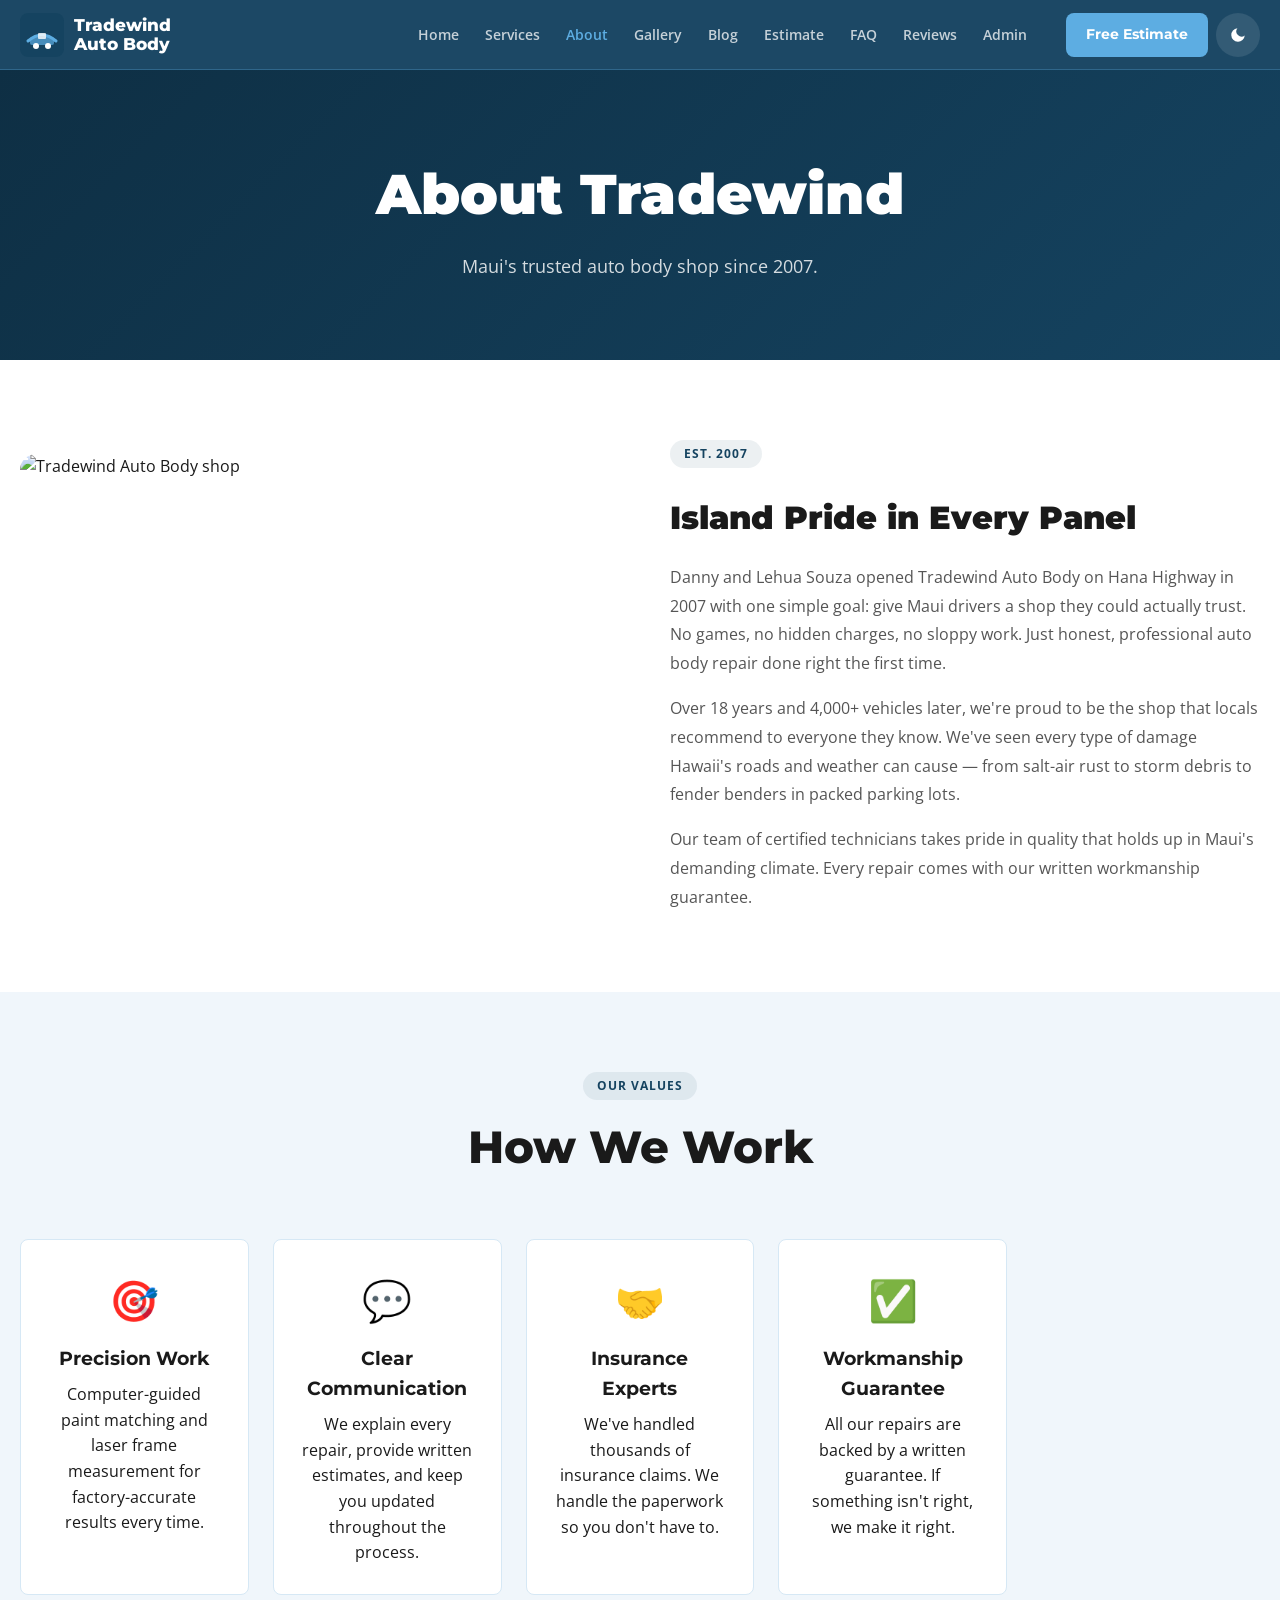
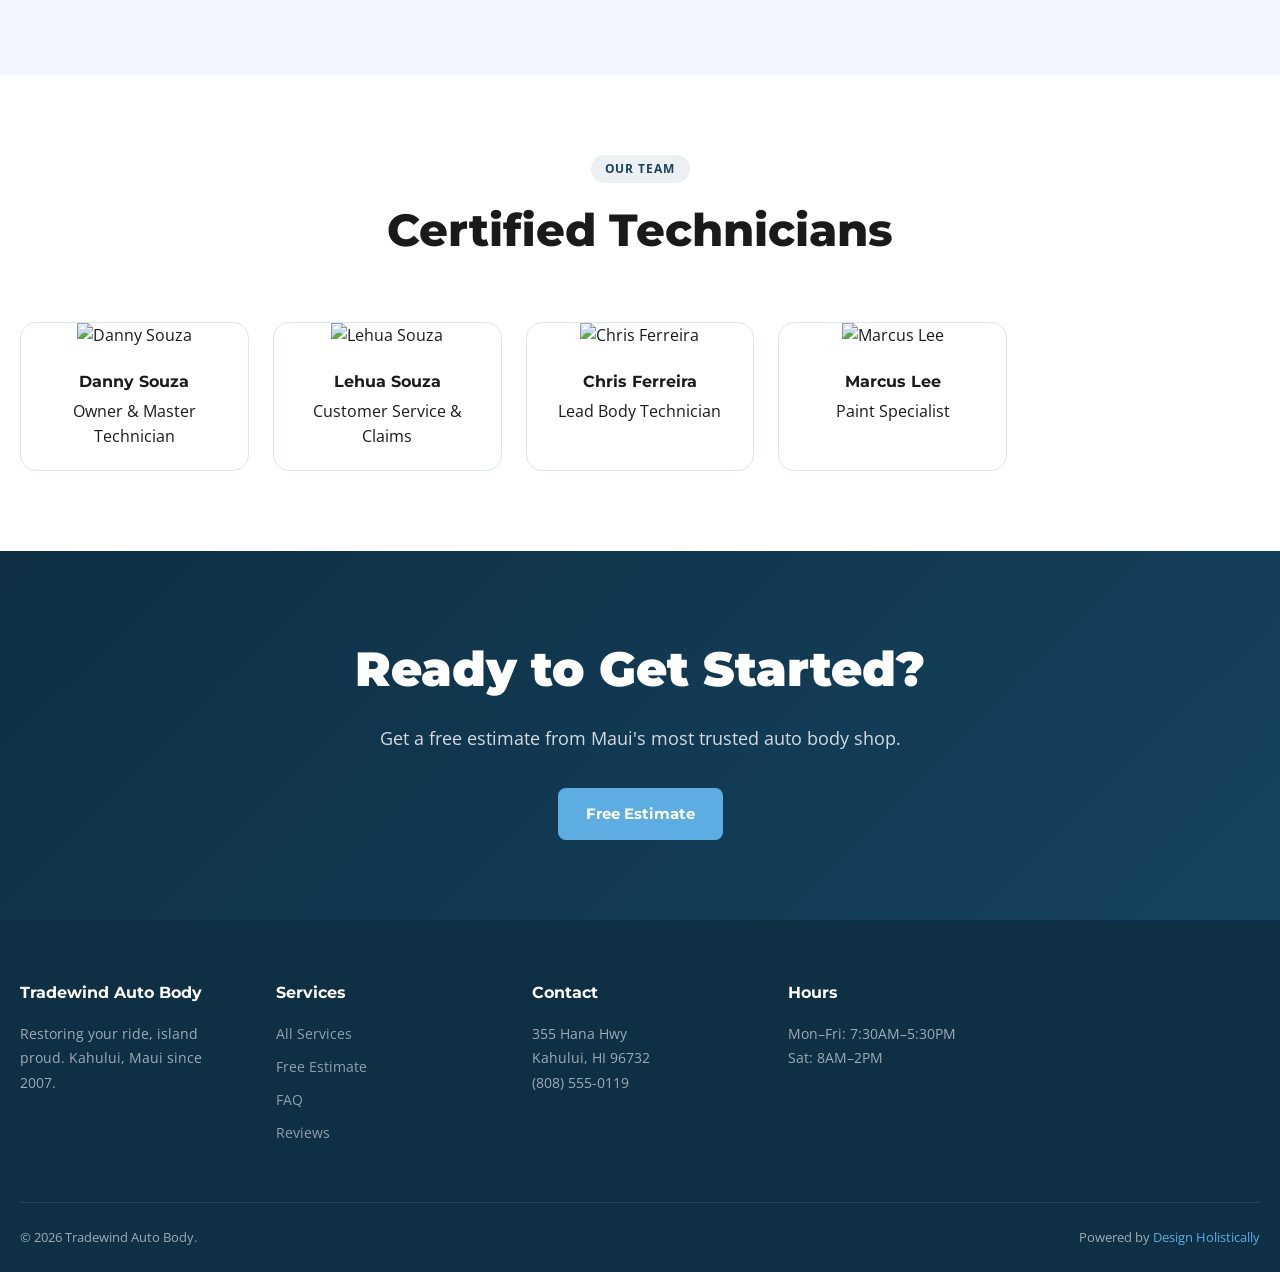
==== about.html @ 69673c3d "Initial commit: Tradewind Auto Body — Hawaii sample site (Kahului, Maui)" ====
<!DOCTYPE html><html lang="en" data-theme="light"><head><meta charset="UTF-8"><meta name="viewport" content="width=device-width, initial-scale=1.0"><title>About — Tradewind Auto Body | Kahului, Maui</title><link rel="stylesheet" href="css/style.css"></head><body>
<header class="site-header"><div class="header-inner">
<a href="index.html" class="logo-wrap"><svg width="44" height="44" viewBox="0 0 44 44" fill="none" aria-hidden="true">
  <rect width="44" height="44" rx="8" fill="#154360"/>
  <path d="M8 28 Q22 16 36 28" stroke="#5DADE2" stroke-width="3" fill="none" stroke-linecap="round"/>
  <rect x="10" y="24" width="24" height="8" rx="2" fill="#5DADE2" opacity="0.7"/>
  <circle cx="16" cy="33" r="3" fill="white"/>
  <circle cx="28" cy="33" r="3" fill="white"/>
  <rect x="18" y="20" width="8" height="6" rx="1" fill="white" opacity="0.8"/>
</svg><span>Tradewind<br>Auto Body</span></a>
<nav class="nav-links"><a href="index.html">Home</a><a href="services.html">Services</a><a href="about.html" class="active">About</a><a href="gallery.html">Gallery</a><a href="blog.html">Blog</a><a href="booking.html">Estimate</a><a href="faq.html">FAQ</a><a href="reviews.html">Reviews</a><a href="admin.html">Admin</a></nav>
<div class="header-actions"><a href="booking.html" class="btn-cta-header">Free Estimate</a><button class="btn-dark-toggle" id="darkToggle" aria-label="Toggle dark mode"><svg viewBox="0 0 24 24"><path d="M21 12.79A9 9 0 1111.21 3 7 7 0 0021 12.79z"/></svg></button><button class="hamburger" id="hamburger" aria-label="Open menu" aria-expanded="false"><span></span><span></span><span></span></button></div>
</div></header>
<nav class="mobile-nav" id="mobileNav"><a href="index.html">Home</a><a href="services.html">Services</a><a href="about.html">About</a><a href="gallery.html">Gallery</a><a href="blog.html">Blog</a><a href="booking.html">Estimate</a><a href="faq.html">FAQ</a><a href="reviews.html">Reviews</a><a href="admin.html">Admin</a></nav>
<div class="page-hero"><h1>About Tradewind</h1><p>Maui's trusted auto body shop since 2007.</p></div>
<section class="section"><div class="container"><div class="about-story fade-up">
<img src="https://picsum.photos/600/450?random=1915" alt="Tradewind Auto Body shop">
<div><div class="section-tag">Est. 2007</div><h2 style="font-family:'Montserrat',sans-serif;font-weight:900;font-size:2rem;margin:12px 0 20px">Island Pride in Every Panel</h2>
<p style="color:var(--text-muted);line-height:1.8;margin-bottom:16px">Danny and Lehua Souza opened Tradewind Auto Body on Hana Highway in 2007 with one simple goal: give Maui drivers a shop they could actually trust. No games, no hidden charges, no sloppy work. Just honest, professional auto body repair done right the first time.</p>
<p style="color:var(--text-muted);line-height:1.8;margin-bottom:16px">Over 18 years and 4,000+ vehicles later, we're proud to be the shop that locals recommend to everyone they know. We've seen every type of damage Hawaii's roads and weather can cause — from salt-air rust to storm debris to fender benders in packed parking lots.</p>
<p style="color:var(--text-muted);line-height:1.8">Our team of certified technicians takes pride in quality that holds up in Maui's demanding climate. Every repair comes with our written workmanship guarantee.</p>
</div></div></div></section>
<section class="section section-alt"><div class="container">
<div class="section-header fade-up"><div class="section-tag">Our Values</div><h2>How We Work</h2></div>
<div class="values-grid">
<div class="value-card fade-up"><div class="value-icon">🎯</div><h3>Precision Work</h3><p>Computer-guided paint matching and laser frame measurement for factory-accurate results every time.</p></div>
<div class="value-card fade-up"><div class="value-icon">💬</div><h3>Clear Communication</h3><p>We explain every repair, provide written estimates, and keep you updated throughout the process.</p></div>
<div class="value-card fade-up"><div class="value-icon">🤝</div><h3>Insurance Experts</h3><p>We've handled thousands of insurance claims. We handle the paperwork so you don't have to.</p></div>
<div class="value-card fade-up"><div class="value-icon">✅</div><h3>Workmanship Guarantee</h3><p>All our repairs are backed by a written guarantee. If something isn't right, we make it right.</p></div>
</div></div></section>
<section class="section"><div class="container">
<div class="section-header fade-up"><div class="section-tag">Our Team</div><h2>Certified Technicians</h2></div>
<div class="team-grid">
<div class="team-card fade-up"><img src="https://picsum.photos/300/300?random=1916" alt="Danny Souza"><div class="team-card-body"><strong>Danny Souza</strong><span>Owner & Master Technician</span></div></div>
<div class="team-card fade-up"><img src="https://picsum.photos/300/300?random=1917" alt="Lehua Souza"><div class="team-card-body"><strong>Lehua Souza</strong><span>Customer Service & Claims</span></div></div>
<div class="team-card fade-up"><img src="https://picsum.photos/300/300?random=1918" alt="Chris Ferreira"><div class="team-card-body"><strong>Chris Ferreira</strong><span>Lead Body Technician</span></div></div>
<div class="team-card fade-up"><img src="https://picsum.photos/300/300?random=1919" alt="Marcus Lee"><div class="team-card-body"><strong>Marcus Lee</strong><span>Paint Specialist</span></div></div>
</div></div></section>
<section class="cta-section"><div class="container"><h2>Ready to Get Started?</h2><p>Get a free estimate from Maui's most trusted auto body shop.</p><a href="booking.html" class="btn btn-accent">Free Estimate</a></div></section>
<footer class="site-footer"><div class="footer-grid">
<div class="footer-col"><h4>Tradewind Auto Body</h4><p>Restoring your ride, island proud. Kahului, Maui since 2007.</p></div>
<div class="footer-col"><h4>Services</h4><a href="services.html">All Services</a><a href="booking.html">Free Estimate</a><a href="faq.html">FAQ</a><a href="reviews.html">Reviews</a></div>
<div class="footer-col"><h4>Contact</h4><p>355 Hana Hwy<br>Kahului, HI 96732<br>(808) 555-0119</p></div>
<div class="footer-col"><h4>Hours</h4><p>Mon–Fri: 7:30AM–5:30PM<br>Sat: 8AM–2PM</p></div>
</div><div class="footer-bottom"><span>© 2026 Tradewind Auto Body.</span><span>Powered by <a href="https://designholistically.com" target="_blank">Design Holistically</a></span></div></footer>
<button class="back-to-top" id="backToTop" aria-label="Back to top">↑</button><script src="js/main.js"></script></body></html>
---- css/style.css ----
@import url('https://fonts.googleapis.com/css2?family=Montserrat:wght@400;500;600;700;800;900&family=Open+Sans:wght@400;600&display=swap');

:root {
  --primary: #154360;
  --primary-dark: #0e2f44;
  --primary-light: #1a5276;
  --accent: #5DADE2;
  --accent-dark: #3498db;
  --bg: #ffffff;
  --bg-alt: #f0f6fb;
  --bg-card: #ffffff;
  --text: #1a1a1a;
  --text-muted: #555;
  --text-light: #888;
  --border: #d6e8f5;
  --shadow: 0 2px 16px rgba(21,67,96,0.08);
  --shadow-lg: 0 8px 40px rgba(21,67,96,0.15);
  --radius: 8px;
  --radius-lg: 16px;
  --header-h: 70px;
  --transition: 0.3s cubic-bezier(0.4,0,0.2,1);
}
[data-theme="dark"] {
  --bg: #080e14;
  --bg-alt: #0d1821;
  --bg-card: #152233;
  --text: #e8f4fc;
  --text-muted: #9abdd4;
  --text-light: #5a8aaa;
  --border: #1e3a52;
}
*, *::before, *::after { box-sizing: border-box; margin: 0; padding: 0; }
html { scroll-behavior: smooth; }
body { font-family: 'Open Sans', sans-serif; background: var(--bg); color: var(--text); line-height: 1.6; transition: background var(--transition), color var(--transition); }

.site-header { position: sticky; top: 0; z-index: 1000; height: var(--header-h); background: rgba(21,67,96,0.97); backdrop-filter: blur(12px); border-bottom: 1px solid rgba(93,173,226,0.3); display: flex; align-items: center; }
.header-inner { width: 100%; max-width: 1280px; margin: 0 auto; padding: 0 20px; display: flex; align-items: center; gap: 16px; }
.logo-wrap { display: flex; align-items: center; gap: 10px; text-decoration: none; color: #fff; }
.logo-wrap span { font-family: 'Montserrat', sans-serif; font-weight: 800; font-size: 1.05rem; line-height: 1.1; }
.nav-links { display: flex; align-items: center; gap: 4px; margin-left: auto; }
.nav-links a { padding: 8px 11px; text-decoration: none; color: rgba(255,255,255,0.75); font-weight: 600; font-size: 0.85rem; transition: color var(--transition); white-space: nowrap; }
.nav-links a:hover, .nav-links a.active { color: var(--accent); }
.header-actions { display: flex; align-items: center; gap: 8px; margin-left: 12px; }
.btn-cta-header { background: var(--accent); color: #fff; padding: 10px 20px; font-family: 'Montserrat', sans-serif; font-weight: 700; font-size: 0.9rem; text-decoration: none; border-radius: var(--radius); min-height: 44px; display: inline-flex; align-items: center; transition: background var(--transition); }
.btn-cta-header:hover { background: var(--accent-dark); }
.btn-dark-toggle { width: 44px; height: 44px; border: none; background: rgba(255,255,255,0.1); border-radius: 50%; cursor: pointer; display: flex; align-items: center; justify-content: center; }
.btn-dark-toggle svg { width: 18px; height: 18px; fill: #fff; }
.hamburger { display: none; flex-direction: column; gap: 5px; background: none; border: none; cursor: pointer; padding: 10px; width: 44px; height: 44px; align-items: center; justify-content: center; }
.hamburger span { display: block; width: 22px; height: 2px; background: #fff; border-radius: 2px; }
.mobile-nav { display: none; position: fixed; inset: 0; top: var(--header-h); background: var(--primary-dark); z-index: 999; padding: 24px 20px; flex-direction: column; gap: 8px; }
.mobile-nav.open { display: flex; }
.mobile-nav a { padding: 14px 16px; text-decoration: none; color: #fff; font-weight: 600; font-size: 1rem; border: 1px solid rgba(93,173,226,0.2); border-radius: var(--radius); }
.mobile-nav a:hover { background: var(--accent); }

.btn { display: inline-flex; align-items: center; justify-content: center; gap: 8px; padding: 14px 28px; border-radius: var(--radius); font-family: 'Montserrat', sans-serif; font-weight: 700; font-size: 0.95rem; cursor: pointer; text-decoration: none; border: none; transition: all var(--transition); min-height: 44px; }
.btn-primary { background: var(--primary); color: #fff; }
.btn-primary:hover { background: var(--primary-dark); transform: translateY(-2px); }
.btn-accent { background: var(--accent); color: #fff; }
.btn-accent:hover { background: var(--accent-dark); transform: translateY(-2px); }
.btn-outline { background: transparent; border: 2px solid var(--accent); color: var(--accent); }
.btn-outline:hover { background: var(--accent); color: #fff; }
.btn-ghost { background: rgba(255,255,255,0.12); color: #fff; border: 2px solid rgba(255,255,255,0.4); }
.btn-ghost:hover { background: rgba(255,255,255,0.22); }

.hero { min-height: 90vh; display: flex; align-items: center; background: linear-gradient(135deg, var(--primary-dark) 0%, var(--primary) 60%, var(--primary-light) 100%); position: relative; overflow: hidden; }
.hero-bg { position: absolute; inset: 0; background-image: url('https://picsum.photos/1280/900?random=1901'); background-size: cover; background-position: center; opacity: 0.15; }
.hero-wave { position: absolute; bottom: 0; left: 0; right: 0; height: 80px; background: url("data:image/svg+xml,%3Csvg xmlns='http://www.w3.org/2000/svg' viewBox='0 0 1440 80'%3E%3Cpath fill='%23ffffff' d='M0,40 C360,80 1080,0 1440,40 L1440,80 L0,80Z'/%3E%3C/svg%3E") no-repeat bottom; background-size: cover; opacity: 0.08; }
.hero-content { position: relative; z-index: 2; max-width: 1280px; margin: 0 auto; padding: 80px 20px; }
.hero-badge { display: inline-flex; align-items: center; gap: 8px; background: rgba(93,173,226,0.2); border: 1px solid rgba(93,173,226,0.4); color: var(--accent); padding: 6px 16px; border-radius: 100px; font-weight: 700; font-size: 0.82rem; margin-bottom: 24px; }
.hero h1 { font-family: 'Montserrat', sans-serif; font-weight: 900; font-size: clamp(2.5rem, 7vw, 5rem); color: #fff; line-height: 1.05; margin-bottom: 20px; }
.hero h1 span { color: var(--accent); }
.hero p { font-size: 1.15rem; color: rgba(255,255,255,0.82); max-width: 540px; margin-bottom: 36px; }
.hero-ctas { display: flex; flex-wrap: wrap; gap: 12px; }
.hero-stats { display: flex; gap: 48px; margin-top: 60px; flex-wrap: wrap; }
.hero-stat .num { font-family: 'Montserrat', sans-serif; font-weight: 900; font-size: 2.2rem; color: var(--accent); }
.hero-stat .lbl { font-size: 0.82rem; color: rgba(255,255,255,0.65); margin-top: 2px; }

.section { padding: 80px 20px; }
.section-alt { background: var(--bg-alt); }
.container { max-width: 1280px; margin: 0 auto; }
.section-header { text-align: center; margin-bottom: 56px; }
.section-tag { display: inline-block; background: rgba(21,67,96,0.08); color: var(--primary); padding: 4px 14px; border-radius: 100px; font-size: 0.78rem; font-weight: 700; text-transform: uppercase; letter-spacing: 0.08em; margin-bottom: 12px; }
.section-header h2 { font-family: 'Montserrat', sans-serif; font-weight: 800; font-size: clamp(1.8rem, 4vw, 2.8rem); margin-bottom: 12px; }
.section-header p { color: var(--text-muted); max-width: 560px; margin: 0 auto; }

.card { background: var(--bg-card); border: 1px solid var(--border); border-radius: var(--radius-lg); overflow: hidden; transition: transform var(--transition), box-shadow var(--transition); }
.card:hover { transform: translateY(-4px); box-shadow: var(--shadow-lg); }
.card-img { width: 100%; height: 200px; object-fit: cover; }
.card-body { padding: 24px; }
.card-body h3 { font-family: 'Montserrat', sans-serif; font-weight: 700; font-size: 1.15rem; margin-bottom: 8px; }
.card-body p { color: var(--text-muted); font-size: 0.95rem; }
.price-tag { display: inline-block; background: var(--primary); color: #fff; padding: 4px 12px; border-radius: var(--radius); font-weight: 700; font-size: 0.85rem; margin-top: 12px; }

.grid-3 { display: grid; grid-template-columns: repeat(auto-fill, minmax(280px, 1fr)); gap: 24px; }
.grid-2 { display: grid; grid-template-columns: repeat(auto-fill, minmax(380px, 1fr)); gap: 28px; }

.testimonial-card { background: var(--bg-card); border: 1px solid var(--border); border-radius: var(--radius-lg); padding: 28px; }
.stars { color: #f39c12; font-size: 1.1rem; margin-bottom: 12px; }
.testimonial-card p { color: var(--text-muted); font-style: italic; margin-bottom: 20px; line-height: 1.7; }
.testi-author { display: flex; align-items: center; gap: 12px; }
.testi-author img { width: 48px; height: 48px; border-radius: 50%; object-fit: cover; }

.page-hero { background: linear-gradient(135deg, var(--primary-dark), var(--primary)); padding: 80px 20px; text-align: center; color: #fff; }
.page-hero h1 { font-family: 'Montserrat', sans-serif; font-weight: 900; font-size: clamp(2rem, 5vw, 3.5rem); margin-bottom: 12px; }
.page-hero p { font-size: 1.1rem; opacity: 0.82; }

.gallery-grid { display: grid; grid-template-columns: repeat(auto-fill, minmax(260px, 1fr)); gap: 16px; }
.gallery-item { border-radius: var(--radius); overflow: hidden; aspect-ratio: 4/3; position: relative; cursor: pointer; }
.gallery-item img { width: 100%; height: 100%; object-fit: cover; transition: transform 0.4s ease; }
.gallery-item:hover img { transform: scale(1.05); }
.gallery-overlay { position: absolute; inset: 0; background: rgba(21,67,96,0.8); opacity: 0; display: flex; align-items: center; justify-content: center; color: #fff; font-weight: 700; font-size: 0.9rem; transition: opacity var(--transition); }
.gallery-item:hover .gallery-overlay { opacity: 1; }

.faq-item { border: 1px solid var(--border); border-radius: var(--radius); margin-bottom: 12px; overflow: hidden; }
.faq-question { padding: 18px 20px; cursor: pointer; display: flex; justify-content: space-between; align-items: center; font-weight: 700; background: var(--bg-card); }
.faq-question:hover { background: var(--bg-alt); }
.faq-answer { padding: 0 20px; max-height: 0; overflow: hidden; transition: max-height 0.4s ease, padding 0.3s; color: var(--text-muted); line-height: 1.7; }
.faq-answer.open { max-height: 400px; padding: 16px 20px; }
.faq-icon { font-size: 1.2rem; color: var(--accent); transition: transform var(--transition); }
.faq-item.open .faq-icon { transform: rotate(45deg); }

.review-card { background: var(--bg-card); border: 1px solid var(--border); border-radius: var(--radius-lg); padding: 24px; }
.review-platform { font-size: 0.8rem; color: var(--text-light); margin-bottom: 8px; }
.review-text { color: var(--text-muted); font-style: italic; margin: 12px 0 16px; line-height: 1.7; }
.reviewer { display: flex; align-items: center; gap: 10px; }
.reviewer img { width: 44px; height: 44px; border-radius: 50%; object-fit: cover; }

.booking-steps { display: flex; justify-content: center; gap: 0; margin-bottom: 48px; flex-wrap: wrap; }
.step-indicator { display: flex; align-items: center; }
.step-dot { width: 36px; height: 36px; border-radius: 50%; display: flex; align-items: center; justify-content: center; font-weight: 800; font-size: 0.85rem; border: 2px solid var(--border); background: var(--bg-card); color: var(--text-muted); transition: all var(--transition); }
.step-dot.active { background: var(--primary); border-color: var(--primary); color: #fff; }
.step-dot.done { background: var(--accent); border-color: var(--accent); color: #fff; }
.step-line { width: 60px; height: 2px; background: var(--border); }
.step-line.done { background: var(--accent); }
.booking-form-wrap { max-width: 640px; margin: 0 auto; background: var(--bg-card); border: 1px solid var(--border); border-radius: var(--radius-lg); padding: 40px 32px; }
.form-step { display: none; }
.form-step.active { display: block; }
.form-step h3 { font-family: 'Montserrat', sans-serif; font-weight: 800; font-size: 1.5rem; margin-bottom: 24px; }
.form-group { margin-bottom: 20px; }
.form-group label { display: block; font-weight: 700; margin-bottom: 6px; font-size: 0.85rem; }
.form-group input, .form-group select, .form-group textarea { width: 100%; padding: 12px 16px; border: 1px solid var(--border); border-radius: var(--radius); background: var(--bg); color: var(--text); font-size: 0.95rem; font-family: inherit; }
.form-group input:focus, .form-group select:focus, .form-group textarea:focus { outline: none; border-color: var(--accent); }
.service-options { display: grid; grid-template-columns: 1fr 1fr; gap: 12px; }
.service-opt { border: 2px solid var(--border); border-radius: var(--radius); padding: 16px; cursor: pointer; transition: all var(--transition); text-align: center; }
.service-opt:hover, .service-opt.selected { border-color: var(--accent); background: rgba(93,173,226,0.05); }
.service-opt strong { display: block; font-weight: 800; font-size: 0.95rem; margin-bottom: 4px; }
.service-opt span { font-size: 0.8rem; color: var(--text-muted); }
.form-nav { display: flex; gap: 12px; margin-top: 28px; }

.cta-section { background: linear-gradient(135deg, var(--primary-dark), var(--primary)); color: #fff; padding: 80px 20px; text-align: center; }
.cta-section h2 { font-family: 'Montserrat', sans-serif; font-weight: 900; font-size: clamp(2rem, 4vw, 3rem); margin-bottom: 16px; }
.cta-section p { opacity: 0.82; margin-bottom: 36px; font-size: 1.1rem; }

.about-story { display: grid; grid-template-columns: 1fr 1fr; gap: 60px; align-items: center; }
.about-story img { width: 100%; border-radius: var(--radius-lg); aspect-ratio: 4/3; object-fit: cover; }
.values-grid { display: grid; grid-template-columns: repeat(auto-fill, minmax(220px, 1fr)); gap: 24px; }
.value-card { background: var(--bg-card); border: 1px solid var(--border); border-radius: var(--radius); padding: 28px; text-align: center; }
.value-icon { font-size: 2.5rem; margin-bottom: 12px; }
.value-card h3 { font-family: 'Montserrat', sans-serif; font-weight: 700; margin-bottom: 8px; }
.team-grid { display: grid; grid-template-columns: repeat(auto-fill, minmax(220px, 1fr)); gap: 24px; }
.team-card { background: var(--bg-card); border: 1px solid var(--border); border-radius: var(--radius-lg); overflow: hidden; text-align: center; }
.team-card img { width: 100%; height: 220px; object-fit: cover; }
.team-card-body { padding: 20px; }
.team-card-body strong { display: block; font-family: 'Montserrat', sans-serif; font-weight: 700; margin-bottom: 4px; }

.article-hero { height: 400px; position: relative; overflow: hidden; }
.article-hero img { width: 100%; height: 100%; object-fit: cover; }
.article-hero-overlay { position: absolute; inset: 0; background: linear-gradient(to top, rgba(0,0,0,0.75), transparent); display: flex; align-items: flex-end; padding: 40px; }
.article-hero-overlay h1 { font-family: 'Montserrat', sans-serif; font-weight: 900; font-size: clamp(1.8rem, 4vw, 3rem); color: #fff; max-width: 800px; line-height: 1.2; }
.article-body { max-width: 760px; margin: 0 auto; padding: 48px 20px; }
.article-body h2 { font-family: 'Montserrat', sans-serif; font-weight: 800; font-size: 1.6rem; margin: 32px 0 12px; }
.article-body p { color: var(--text-muted); line-height: 1.8; margin-bottom: 20px; }
.article-body ul { color: var(--text-muted); padding-left: 28px; margin-bottom: 20px; line-height: 1.8; }
.article-meta { display: flex; gap: 16px; flex-wrap: wrap; align-items: center; padding: 20px 0; border-bottom: 1px solid var(--border); margin-bottom: 32px; }
.blog-cat { background: rgba(21,67,96,0.1); color: var(--primary); padding: 3px 10px; border-radius: 100px; font-size: 0.78rem; font-weight: 700; }
.blog-date { font-size: 0.82rem; color: var(--text-light); }
.article-img-mid { width: 100%; border-radius: var(--radius); margin: 24px 0; aspect-ratio: 16/9; object-fit: cover; }

.blog-card { background: var(--bg-card); border: 1px solid var(--border); border-radius: var(--radius-lg); overflow: hidden; transition: transform var(--transition), box-shadow var(--transition); }
.blog-card:hover { transform: translateY(-4px); box-shadow: var(--shadow-lg); }
.blog-card img { width: 100%; height: 200px; object-fit: cover; }
.blog-card-body { padding: 24px; }
.blog-card-body h3 { font-family: 'Montserrat', sans-serif; font-weight: 700; font-size: 1.05rem; margin-bottom: 8px; }
.blog-card-body p { color: var(--text-muted); font-size: 0.9rem; }
.blog-card-body a { display: inline-flex; align-items: center; gap: 6px; color: var(--accent); font-weight: 700; text-decoration: none; margin-top: 14px; font-size: 0.9rem; }

.site-footer { background: var(--primary-dark); color: rgba(255,255,255,0.6); padding: 60px 20px 24px; }
.footer-grid { display: grid; grid-template-columns: repeat(auto-fill, minmax(200px, 1fr)); gap: 40px; max-width: 1280px; margin: 0 auto 48px; }
.footer-col h4 { font-family: 'Montserrat', sans-serif; font-weight: 700; color: #fff; margin-bottom: 16px; }
.footer-col a { display: block; color: rgba(255,255,255,0.55); text-decoration: none; margin-bottom: 10px; font-size: 0.9rem; transition: color var(--transition); }
.footer-col a:hover { color: var(--accent); }
.footer-col p { font-size: 0.9rem; line-height: 1.7; }
.footer-bottom { max-width: 1280px; margin: 0 auto; padding-top: 24px; border-top: 1px solid rgba(255,255,255,0.1); display: flex; justify-content: space-between; align-items: center; flex-wrap: wrap; gap: 12px; font-size: 0.82rem; }
.footer-bottom a { color: var(--accent); text-decoration: none; }

.back-to-top { position: fixed; bottom: 28px; right: 28px; width: 44px; height: 44px; background: var(--accent); color: #fff; border: none; border-radius: 50%; cursor: pointer; display: flex; align-items: center; justify-content: center; font-size: 1.2rem; opacity: 0; transform: translateY(20px); transition: all var(--transition); z-index: 900; }
.back-to-top.visible { opacity: 1; transform: translateY(0); }
.back-to-top:hover { background: var(--accent-dark); }

.fade-up { opacity: 0; transform: translateY(30px); transition: opacity 0.6s ease, transform 0.6s ease; }
.fade-up.visible { opacity: 1; transform: translateY(0); }
.fade-left { opacity: 0; transform: translateX(-30px); transition: opacity 0.6s ease, transform 0.6s ease; }
.fade-left.visible { opacity: 1; transform: translateX(0); }

.login-overlay { position: fixed; inset: 0; background: var(--bg); z-index: 9999; display: flex; align-items: center; justify-content: center; }
.login-box { background: var(--bg-card); border: 1px solid var(--border); border-radius: var(--radius-lg); padding: 48px 40px; width: 100%; max-width: 420px; text-align: center; }
.login-box h2 { font-family: 'Montserrat', sans-serif; font-weight: 900; font-size: 1.8rem; margin-bottom: 8px; }
.admin-layout { display: flex; }
.admin-sidebar { width: 240px; background: var(--bg-card); border-right: 1px solid var(--border); min-height: 100vh; padding: 24px 0; flex-shrink: 0; }
.admin-main { flex: 1; padding: 32px; overflow-x: auto; }
.admin-nav a { display: flex; align-items: center; gap: 10px; padding: 12px 20px; color: var(--text-muted); text-decoration: none; font-weight: 600; font-size: 0.9rem; transition: all var(--transition); }
.admin-nav a:hover, .admin-nav a.active { color: var(--primary); background: rgba(21,67,96,0.08); border-left: 3px solid var(--primary); }
.stat-card { background: var(--bg-card); border: 1px solid var(--border); border-radius: var(--radius); padding: 20px 24px; }
.stat-card .val { font-family: 'Montserrat', sans-serif; font-weight: 900; font-size: 2rem; color: var(--primary); }
.stat-card .label { font-size: 0.85rem; color: var(--text-muted); margin-top: 4px; }
.admin-table { width: 100%; border-collapse: collapse; background: var(--bg-card); font-size: 0.9rem; }
.admin-table th { background: var(--bg-alt); padding: 12px 16px; text-align: left; font-weight: 700; font-size: 0.82rem; text-transform: uppercase; letter-spacing: 0.04em; color: var(--text-muted); }
.admin-table td { padding: 12px 16px; border-top: 1px solid var(--border); }
.badge { display: inline-block; padding: 3px 10px; border-radius: 100px; font-size: 0.78rem; font-weight: 700; }
.badge-green { background: rgba(39,174,96,0.1); color: #1a7a42; }
.badge-yellow { background: rgba(241,196,15,0.15); color: #8a6a00; }
.badge-red { background: rgba(192,57,43,0.1); color: #c0392b; }

@media (max-width: 768px) {
  .nav-links { display: none; }
  .hamburger { display: flex; }
  .about-story { grid-template-columns: 1fr; gap: 32px; }
  .service-options { grid-template-columns: 1fr; }
  .admin-sidebar { display: none; }
  .booking-form-wrap { padding: 28px 20px; }
  .grid-2 { grid-template-columns: 1fr; }
  .step-line { width: 30px; }
  .footer-bottom { flex-direction: column; text-align: center; }
}
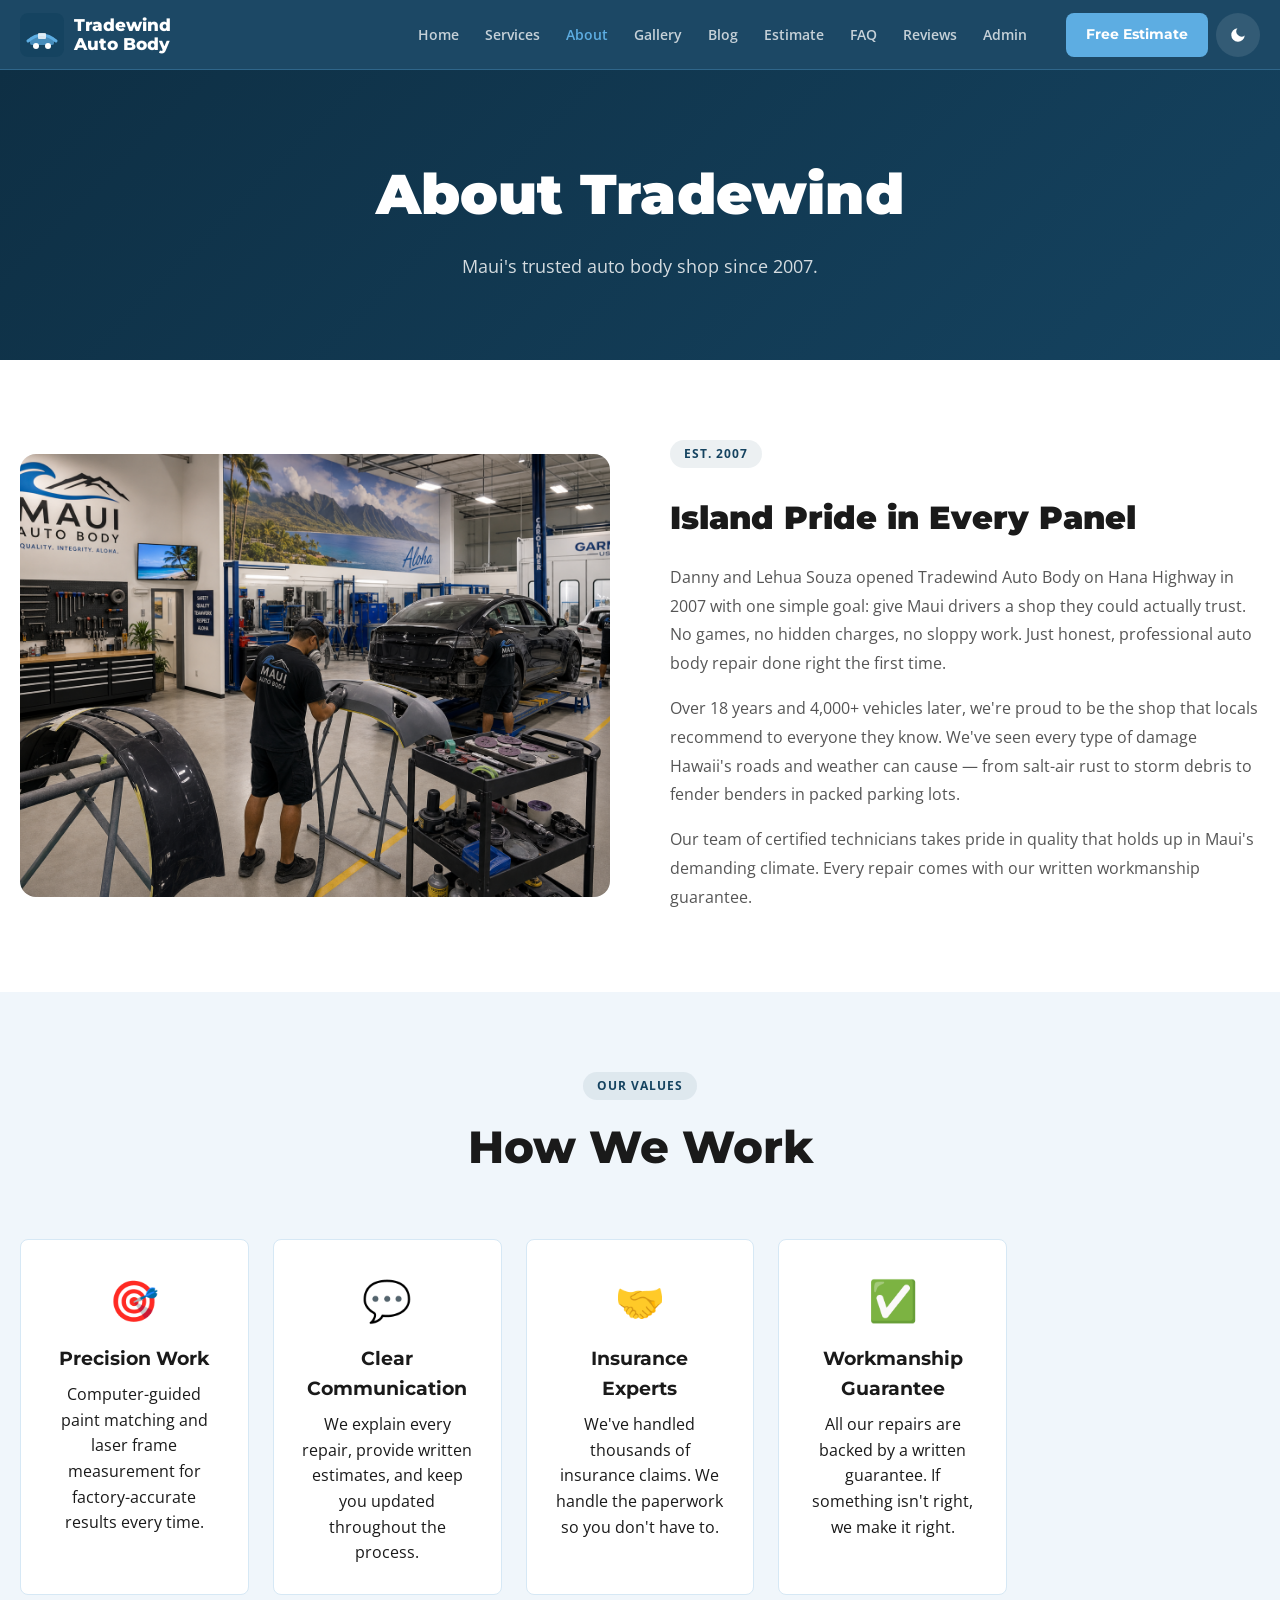
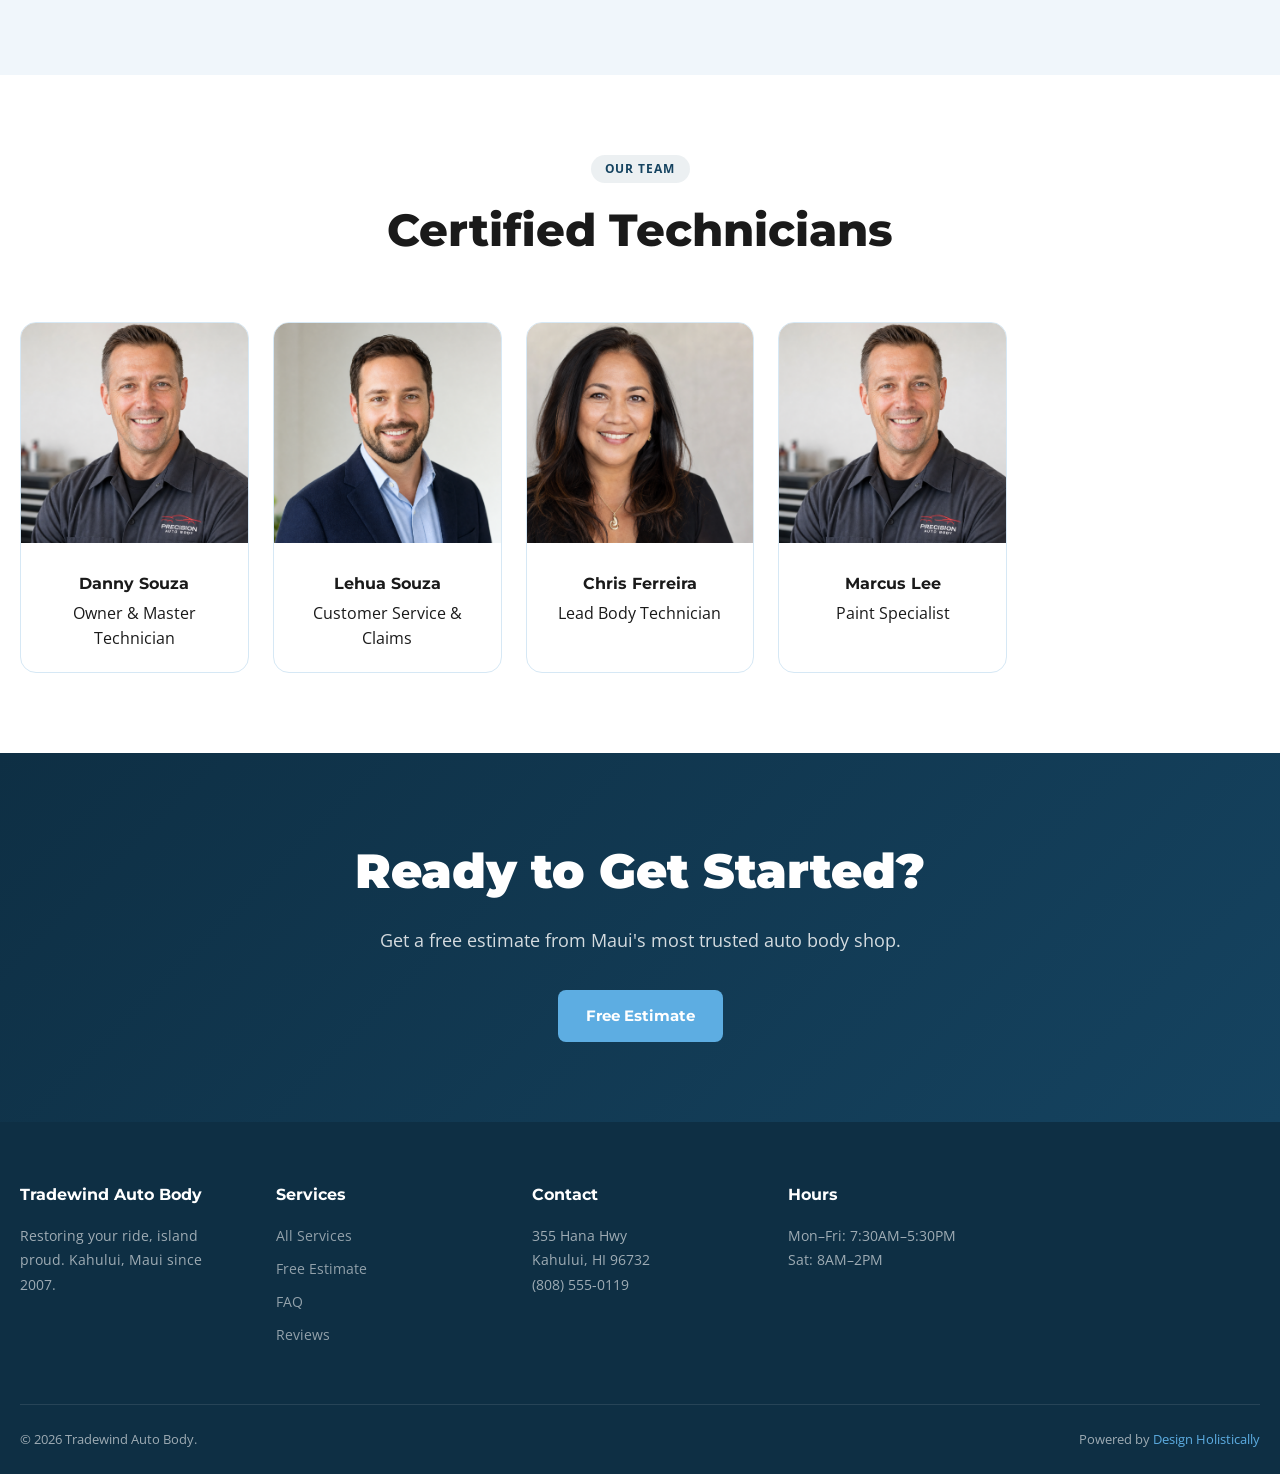
==== commit d821aef7: "Initial commit: Tradewind Auto Body — Hawaii sample site (Kahului, Maui)" ====
--- a/about.html
+++ b/about.html
@@ -14,7 +14,7 @@
 <nav class="mobile-nav" id="mobileNav"><a href="index.html">Home</a><a href="services.html">Services</a><a href="about.html">About</a><a href="gallery.html">Gallery</a><a href="blog.html">Blog</a><a href="booking.html">Estimate</a><a href="faq.html">FAQ</a><a href="reviews.html">Reviews</a><a href="admin.html">Admin</a></nav>
 <div class="page-hero"><h1>About Tradewind</h1><p>Maui's trusted auto body shop since 2007.</p></div>
 <section class="section"><div class="container"><div class="about-story fade-up">
-<img src="https://picsum.photos/600/450?random=1915" alt="Tradewind Auto Body shop">
+<img src="images/blog-4.png" alt="Tradewind Auto Body shop">
 <div><div class="section-tag">Est. 2007</div><h2 style="font-family:'Montserrat',sans-serif;font-weight:900;font-size:2rem;margin:12px 0 20px">Island Pride in Every Panel</h2>
 <p style="color:var(--text-muted);line-height:1.8;margin-bottom:16px">Danny and Lehua Souza opened Tradewind Auto Body on Hana Highway in 2007 with one simple goal: give Maui drivers a shop they could actually trust. No games, no hidden charges, no sloppy work. Just honest, professional auto body repair done right the first time.</p>
 <p style="color:var(--text-muted);line-height:1.8;margin-bottom:16px">Over 18 years and 4,000+ vehicles later, we're proud to be the shop that locals recommend to everyone they know. We've seen every type of damage Hawaii's roads and weather can cause — from salt-air rust to storm debris to fender benders in packed parking lots.</p>
@@ -31,10 +31,10 @@
 <section class="section"><div class="container">
 <div class="section-header fade-up"><div class="section-tag">Our Team</div><h2>Certified Technicians</h2></div>
 <div class="team-grid">
-<div class="team-card fade-up"><img src="https://picsum.photos/300/300?random=1916" alt="Danny Souza"><div class="team-card-body"><strong>Danny Souza</strong><span>Owner & Master Technician</span></div></div>
-<div class="team-card fade-up"><img src="https://picsum.photos/300/300?random=1917" alt="Lehua Souza"><div class="team-card-body"><strong>Lehua Souza</strong><span>Customer Service & Claims</span></div></div>
-<div class="team-card fade-up"><img src="https://picsum.photos/300/300?random=1918" alt="Chris Ferreira"><div class="team-card-body"><strong>Chris Ferreira</strong><span>Lead Body Technician</span></div></div>
-<div class="team-card fade-up"><img src="https://picsum.photos/300/300?random=1919" alt="Marcus Lee"><div class="team-card-body"><strong>Marcus Lee</strong><span>Paint Specialist</span></div></div>
+<div class="team-card fade-up"><img src="images/avatar-1.png" alt="Danny Souza"><div class="team-card-body"><strong>Danny Souza</strong><span>Owner & Master Technician</span></div></div>
+<div class="team-card fade-up"><img src="images/avatar-2.png" alt="Lehua Souza"><div class="team-card-body"><strong>Lehua Souza</strong><span>Customer Service & Claims</span></div></div>
+<div class="team-card fade-up"><img src="images/avatar-3.png" alt="Chris Ferreira"><div class="team-card-body"><strong>Chris Ferreira</strong><span>Lead Body Technician</span></div></div>
+<div class="team-card fade-up"><img src="images/avatar-1.png" alt="Marcus Lee"><div class="team-card-body"><strong>Marcus Lee</strong><span>Paint Specialist</span></div></div>
 </div></div></section>
 <section class="cta-section"><div class="container"><h2>Ready to Get Started?</h2><p>Get a free estimate from Maui's most trusted auto body shop.</p><a href="booking.html" class="btn btn-accent">Free Estimate</a></div></section>
 <footer class="site-footer"><div class="footer-grid">
